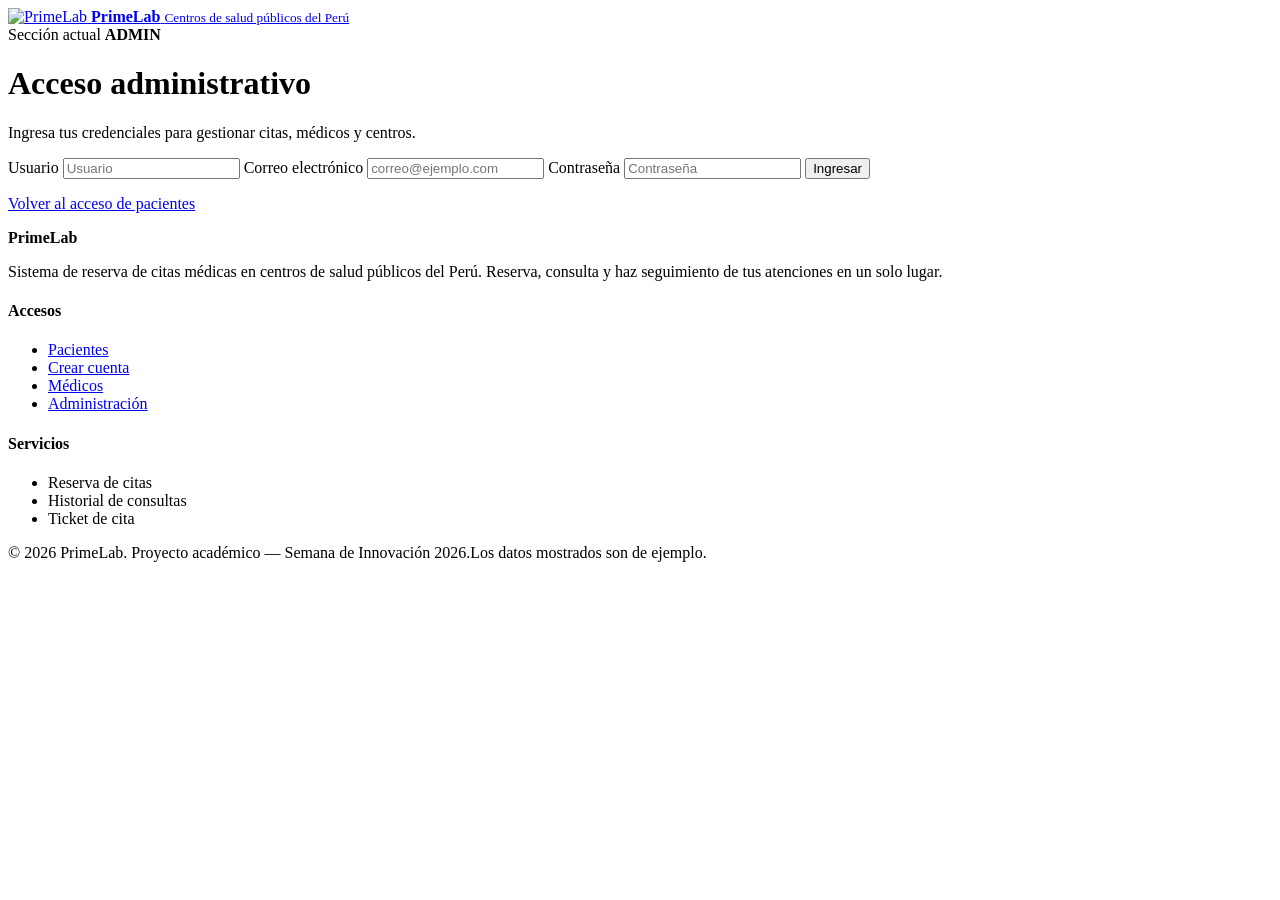
==== admin_login.html @ f3681f13 "Add files via upload" ====
<!doctype html>
<html lang="es">
  <head>
    <meta charset="UTF-8" />
    <meta name="viewport" content="width=device-width, initial-scale=1.0" />
    <title>Acceso administrativo — PrimeLab</title>
    <link rel="preconnect" href="https://fonts.googleapis.com" />
    <link rel="preconnect" href="https://fonts.gstatic.com" crossorigin />
    <link
      href="https://fonts.googleapis.com/css2?family=Sora:wght@500;600;700;800&family=Source+Sans+3:wght@400;600;700&display=swap"
      rel="stylesheet"
    />
    <link rel="stylesheet" href="css/style.css" />
  </head>
  <body data-page="admin">
    <header class="topbar">
      <a href="index.html" class="brand">
        <img src="img/PrimeLab%20Logo.png" alt="PrimeLab" class="brand-logo" />
        <span class="brand-copy">
          <strong>PrimeLab</strong>
          <small>Centros de salud públicos del Perú</small>
        </span>
      </a>
      <div class="topbar-right">
        <div class="section-tag">
          <span>Sección actual</span>
          <b>ADMIN</b>
        </div>
      </div>
    </header>

    <main class="login-page">
      <div class="login-card">
        <h1>Acceso administrativo</h1>
        <p class="muted">
          Ingresa tus credenciales para gestionar citas, médicos y centros.
        </p>

        <div id="alertBox" class="alert" aria-live="polite"></div>

        <form method="POST" action="login.php" class="form-stack">
          <label class="field">
            <span>Usuario</span>
            <input
              type="text"
              name="usuario"
              id="usuario"
              placeholder="Usuario"
              required
            />
          </label>

          <label class="field">
            <span>Correo electrónico</span>
            <input
              type="email"
              name="correo"
              id="correo"
              placeholder="correo@ejemplo.com"
              required
            />
          </label>

          <label class="field">
            <span>Contraseña</span>
            <input
              type="password"
              name="password"
              id="password"
              placeholder="Contraseña"
              required
            />
          </label>

          <button type="submit" class="button primary full">Ingresar</button>
        </form>

        <p class="login-foot">
          <a href="index.html">Volver al acceso de pacientes</a>
        </p>
      </div>
    </main>

    <footer class="site-footer">
      <div class="footer-inner">
        <div class="footer-brand">
          <strong>PrimeLab</strong>
          <p>
            Sistema de reserva de citas médicas en centros de salud públicos del
            Perú. Reserva, consulta y haz seguimiento de tus atenciones en un
            solo lugar.
          </p>
        </div>
        <div class="footer-col">
          <h4>Accesos</h4>
          <ul>
            <li><a href="index.html">Pacientes</a></li>
            <li><a href="registro.html">Crear cuenta</a></li>
            <li><a href="medico_login.html">Médicos</a></li>
            <li><a href="admin_login.html">Administración</a></li>
          </ul>
        </div>
        <div class="footer-col">
          <h4>Servicios</h4>
          <ul>
            <li>Reserva de citas</li>
            <li>Historial de consultas</li>
            <li>Ticket de cita</li>
          </ul>
        </div>
      </div>
      <div class="footer-bottom">
        <p>
          <span
            >© 2026 PrimeLab. Proyecto académico — Semana de Innovación
            2026.</span
          ><span>Los datos mostrados son de ejemplo.</span>
        </p>
      </div>
    </footer>

    <script src="js/main.js"></script>
  </body>
</html>
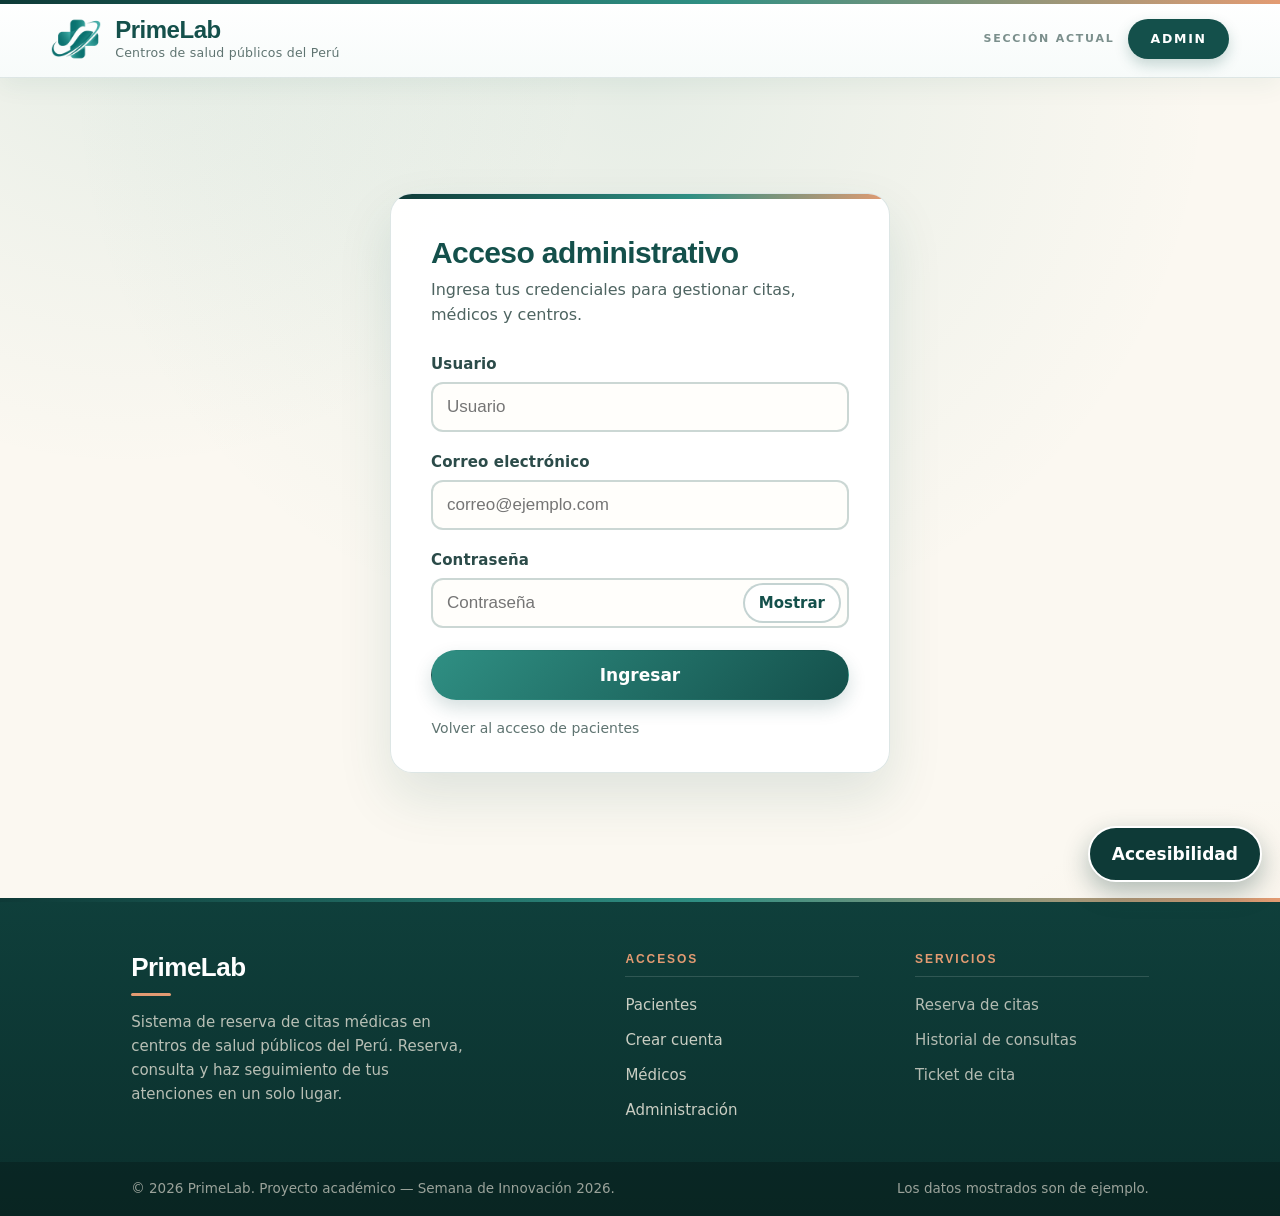
==== commit 150935a3: "Actualización del proyecto PrimeLab" ====
--- a/admin_login.html
+++ b/admin_login.html
@@ -4,6 +4,9 @@
     <meta charset="UTF-8" />
     <meta name="viewport" content="width=device-width, initial-scale=1.0" />
     <title>Acceso administrativo — PrimeLab</title>
+    <link rel="icon" type="image/png" href="img/PrimeLab%20Logo.png" />
+    <link rel="apple-touch-icon" href="img/PrimeLab%20Logo.png" />
+    <meta name="theme-color" content="#14504b" />
     <link rel="preconnect" href="https://fonts.googleapis.com" />
     <link rel="preconnect" href="https://fonts.gstatic.com" crossorigin />
     <link
--- a/css/style.css
+++ b/css/style.css
@@ -0,0 +1,3258 @@
+/* css/style.css — PrimeLab (tema teal/cream, reconstruido) */
+:root {
+  --teal-900: #0e3a37;
+  --teal-800: #14504b;
+  --teal-700: #1b5e57;
+  --blue-800: #14504b;
+  --blue-600: #24736a;
+  --blue-500: #2f8f83;
+  --blue-300: #7fc1b8;
+  --blue-200: #bfe3de;
+  --blue-100: #e6f4f1;
+  --blue-50: #f2faf8;
+  --accent: #e39b72;
+  --cream: #fbf8f1;
+  --white: #ffffff;
+  --ink: #183231;
+  --ink-soft: #2b4b49;
+  --muted: #5f7471;
+  --muted-2: #7b8f8c;
+  --line: rgba(20, 80, 75, 0.14);
+  --danger: #a33a30;
+  --danger-bg: #fdeceb;
+  --danger-bd: #f3c2bc;
+  --success: #1f6b4a;
+  --success-bg: #e8f6ef;
+  --success-bd: #bfe3cf;
+  --warning: #8a5a12;
+  --warning-bg: #fff4de;
+  --warning-bd: #efd3a3;
+  --shadow: 0 12px 30px rgba(20, 80, 75, 0.1);
+  --shadow-soft: 0 6px 16px rgba(20, 80, 75, 0.08);
+  --radius: 14px;
+}
+
+* {
+  box-sizing: border-box;
+}
+html,
+body {
+  margin: 0;
+  padding: 0;
+}
+body {
+  font-family:
+    "Source Sans 3",
+    system-ui,
+    -apple-system,
+    Segoe UI,
+    Roboto,
+    Arial,
+    sans-serif;
+  font-size: 17px;
+  color: var(--ink);
+  background:
+    radial-gradient(circle at 10% 0%, rgba(47, 143, 131, 0.1), transparent 28%),
+    radial-gradient(
+      circle at 100% 100%,
+      rgba(227, 155, 114, 0.1),
+      transparent 24%
+    ),
+    var(--cream);
+  line-height: 1.6;
+  min-height: 100vh;
+}
+img {
+  max-width: 100%;
+  display: block;
+}
+a {
+  color: var(--blue-600);
+  text-decoration: none;
+}
+a:hover {
+  color: var(--teal-800);
+}
+h1,
+h2,
+h3,
+.brand-copy strong,
+.panel-title {
+  font-family: "Sora", "Source Sans 3", sans-serif;
+  margin: 0;
+}
+h1 {
+  font-size: 32px;
+  line-height: 1.15;
+  color: var(--teal-800);
+  letter-spacing: -0.02em;
+}
+h2 {
+  font-size: 22px;
+  color: var(--teal-800);
+}
+h3 {
+  font-size: 16px;
+  color: var(--ink);
+}
+p {
+  margin: 0 0 10px;
+}
+.muted {
+  color: #4e6461;
+}
+small,
+.hint {
+  color: #5f7471;
+  font-size: 15px;
+}
+
+/* Topbar */
+.topbar {
+  height: 80px;
+  padding: 0 clamp(20px, 4vw, 52px);
+  display: flex;
+  align-items: center;
+  justify-content: space-between;
+  gap: 20px;
+  background: rgba(251, 248, 241, 0.88);
+  backdrop-filter: blur(10px);
+  border-bottom: 1px solid rgba(20, 80, 75, 0.1);
+  box-shadow: 0 10px 30px rgba(20, 80, 75, 0.06);
+  position: sticky;
+  top: 0;
+  z-index: 60;
+}
+.brand {
+  display: flex;
+  align-items: center;
+  gap: 13px;
+  text-decoration: none;
+  min-width: 0;
+}
+.brand-logo {
+  width: 44px;
+  height: 44px;
+  filter: drop-shadow(0 6px 12px rgba(20, 80, 75, 0.18));
+  flex-shrink: 0;
+}
+.brand-copy {
+  display: flex;
+  flex-direction: column;
+  line-height: 1.15;
+}
+.brand-copy strong {
+  font-size: 20px;
+  font-weight: 700;
+  color: var(--teal-800);
+}
+.brand-copy small {
+  font-size: 12px;
+  color: var(--muted);
+}
+.topbar-right {
+  display: flex;
+  align-items: center;
+  gap: 18px;
+}
+.section-tag {
+  display: flex;
+  align-items: center;
+  gap: 12px;
+  font-size: 13px;
+  color: var(--muted);
+}
+.section-tag b {
+  background: var(--white);
+  border: 1px solid rgba(20, 80, 75, 0.14);
+  border-radius: 999px;
+  padding: 8px 16px;
+  font-size: 13px;
+  letter-spacing: 0.08em;
+  color: var(--teal-800);
+  box-shadow: 0 3px 10px rgba(20, 80, 75, 0.06);
+  white-space: nowrap;
+}
+
+/* Buttons */
+.button {
+  display: inline-flex;
+  align-items: center;
+  justify-content: center;
+  gap: 8px;
+  padding: 13px 22px;
+  min-height: 50px;
+  border-radius: 999px;
+  border: 1px solid transparent;
+  font:
+    700 17px "Source Sans 3",
+    sans-serif;
+  cursor: pointer;
+  transition: all 0.15s ease;
+  text-decoration: none;
+  line-height: 1.2;
+}
+.button.primary {
+  background: linear-gradient(135deg, var(--blue-500), var(--teal-800));
+  color: #fff;
+  box-shadow: 0 8px 18px rgba(20, 80, 75, 0.18);
+}
+.button.primary:hover {
+  filter: brightness(1.03);
+  transform: translateY(-1px);
+  color: #fff;
+}
+.button.secondary {
+  background: #fff;
+  color: var(--teal-800);
+  border-color: rgba(20, 80, 75, 0.18);
+}
+.button.secondary:hover {
+  background: var(--blue-50);
+}
+.button.danger {
+  background: #fff;
+  color: var(--danger);
+  border-color: var(--danger-bd);
+}
+.button.danger:hover {
+  background: var(--danger-bg);
+}
+.button.small {
+  padding: 10px 16px;
+  min-height: 44px;
+  font-size: 15px;
+}
+.button.full {
+  width: 100%;
+}
+button.button {
+  font-family: inherit;
+}
+
+/* Layout login */
+.login-page {
+  min-height: calc(100dvh - 80px);
+  display: flex;
+  align-items: center;
+  justify-content: center;
+  padding: 40px 20px 50px;
+}
+.login-card {
+  width: 100%;
+  max-width: 520px;
+  background: rgba(255, 255, 255, 0.96);
+  border: 1px solid rgba(20, 80, 75, 0.1);
+  border-radius: 24px;
+  padding: 36px 38px 32px;
+  box-shadow: var(--shadow);
+}
+.login-card h1 {
+  font-size: 28px;
+  margin-bottom: 6px;
+}
+.login-card .muted {
+  margin-bottom: 18px;
+}
+.login-foot {
+  margin: 16px 0 0;
+  text-align: center;
+  color: #4e6461;
+  font-size: 16px;
+}
+
+/* App layout */
+.app-layout {
+  display: grid;
+  grid-template-columns: 270px minmax(0, 1fr);
+  min-height: calc(100dvh - 80px);
+}
+.sidebar {
+  background:
+    radial-gradient(
+      circle at 15% 0%,
+      rgba(47, 143, 131, 0.45),
+      transparent 42%
+    ),
+    linear-gradient(180deg, var(--teal-900) 0%, #0b2f2c 100%);
+  padding: 30px 20px 26px;
+  color: #f4efe3;
+  display: flex;
+  flex-direction: column;
+  position: sticky;
+  top: 80px;
+  height: calc(100dvh - 80px);
+  overflow-y: auto;
+}
+.user-chip {
+  display: flex;
+  align-items: center;
+  gap: 12px;
+  padding: 10px;
+  background: rgba(255, 255, 255, 0.08);
+  border: 1px solid rgba(255, 255, 255, 0.12);
+  border-radius: 14px;
+  margin-bottom: 18px;
+}
+.avatar {
+  width: 40px;
+  height: 40px;
+  border-radius: 12px;
+  background: linear-gradient(135deg, var(--accent), #c97b52);
+  color: #2a1a10;
+  display: flex;
+  align-items: center;
+  justify-content: center;
+  font:
+    700 16px "Sora",
+    sans-serif;
+  flex-shrink: 0;
+}
+.user-chip strong {
+  display: block;
+  font-size: 14px;
+  color: #f4efe3;
+  line-height: 1.2;
+}
+.user-chip small {
+  color: rgba(244, 239, 227, 0.66);
+  font-size: 12px;
+}
+.sidebar nav {
+  display: grid;
+  gap: 4px;
+}
+.nav-label {
+  font-size: 12px;
+  text-transform: uppercase;
+  letter-spacing: 0.12em;
+  color: rgba(244, 239, 227, 0.7);
+  margin: 8px 8px 4px;
+  font-weight: 700;
+}
+.nav-btn {
+  display: flex;
+  align-items: center;
+  gap: 10px;
+  padding: 13px 14px;
+  border-radius: 12px;
+  color: rgba(244, 239, 227, 0.9);
+  font-weight: 600;
+  font-size: 16px;
+  border: 1px solid transparent;
+}
+.nav-btn:hover {
+  background: rgba(255, 255, 255, 0.09);
+  color: #fff;
+}
+.nav-btn.active {
+  background: rgba(255, 255, 255, 0.14);
+  border-color: rgba(255, 255, 255, 0.16);
+  color: #fff;
+  box-shadow: inset 3px 0 0 var(--accent);
+}
+.nav-btn-danger {
+  color: #f2b3a6;
+}
+.nav-btn-danger:hover {
+  background: rgba(242, 179, 166, 0.12);
+}
+.nav-btn .ico {
+  width: 18px;
+  text-align: center;
+}
+.account-actions {
+  margin-top: auto;
+  padding-top: 14px;
+  border-top: 1px solid rgba(255, 255, 255, 0.14);
+}
+
+.content {
+  padding: 44px clamp(24px, 4vw, 56px) 56px;
+  min-width: 0;
+  width: 100%;
+  max-width: 1180px;
+  margin: 0 auto;
+}
+.page-heading {
+  margin-bottom: 22px;
+  text-align: center;
+}
+.page-heading .eyebrow {
+  font-size: 13px;
+  text-transform: uppercase;
+  letter-spacing: 0.14em;
+  color: var(--blue-600);
+  font-weight: 700;
+  margin-bottom: 4px;
+}
+.page-heading .muted {
+  margin: 8px auto 0;
+  max-width: 720px;
+  font-size: 17px;
+}
+.rule {
+  border: 0;
+  border-top: 1px solid rgba(20, 80, 75, 0.12);
+  margin: 18px 0;
+}
+
+/* Panels & cards */
+.panel {
+  background: #fff;
+  border: 1px solid rgba(20, 80, 75, 0.1);
+  border-radius: 20px;
+  padding: 22px 22px;
+  box-shadow: 0 10px 30px rgba(20, 80, 75, 0.06);
+}
+.panel-head {
+  display: flex;
+  align-items: center;
+  justify-content: space-between;
+  gap: 12px;
+  margin-bottom: 14px;
+  flex-wrap: wrap;
+}
+.panel-title {
+  font-size: 18px;
+}
+.danger-zone {
+  border-color: rgba(163, 58, 48, 0.18);
+}
+
+.dashboard-banner {
+  display: grid;
+  grid-template-columns: 1.4fr 1fr;
+  gap: 18px;
+  align-items: center;
+  padding: 28px 30px;
+  border-radius: 26px;
+  color: #fff;
+  margin-bottom: 22px;
+  background:
+    radial-gradient(
+      circle at 88% 12%,
+      rgba(227, 155, 114, 0.3),
+      transparent 32%
+    ),
+    radial-gradient(
+      circle at 10% 100%,
+      rgba(47, 143, 131, 0.55),
+      transparent 48%
+    ),
+    linear-gradient(
+      135deg,
+      var(--teal-900) 0%,
+      var(--teal-800) 58%,
+      #1f6b63 100%
+    );
+  box-shadow: 0 22px 50px rgba(14, 58, 55, 0.22);
+}
+.banner-copy h2 {
+  color: #fff;
+  font-size: 28px;
+  margin-bottom: 8px;
+}
+.banner-copy p {
+  color: rgba(255, 255, 255, 0.85);
+  margin-bottom: 16px;
+}
+.banner-visual {
+  display: flex;
+  justify-content: flex-end;
+}
+.mini-ticket {
+  background: rgba(255, 255, 255, 0.12);
+  border: 1px solid rgba(255, 255, 255, 0.18);
+  border-radius: 14px;
+  padding: 14px 16px;
+  min-width: 220px;
+}
+.mini-ticket strong {
+  display: block;
+  font-size: 13px;
+  margin-bottom: 4px;
+}
+.mini-ticket small {
+  display: block;
+  color: rgba(255, 255, 255, 0.82);
+  font-size: 12px;
+}
+
+.dashboard-overview {
+  display: grid;
+  grid-template-columns: repeat(auto-fit, minmax(190px, 1fr));
+  gap: 14px;
+  margin-bottom: 24px;
+}
+.summary-card {
+  background: #fff;
+  border: 1px solid rgba(20, 80, 75, 0.1);
+  border-radius: 16px;
+  padding: 18px 20px;
+  display: flex;
+  flex-direction: column;
+  gap: 2px;
+  box-shadow: 0 4px 14px rgba(20, 80, 75, 0.05);
+}
+.summary-label {
+  font-size: 12px;
+  text-transform: uppercase;
+  letter-spacing: 0.1em;
+  color: var(--muted);
+  font-weight: 600;
+}
+.summary-count {
+  font-size: 32px;
+  font-weight: 700;
+  color: var(--teal-800);
+  line-height: 1.15;
+  font-family: "Sora", sans-serif;
+}
+.summary-details {
+  font-size: 13px;
+  color: var(--muted-2);
+}
+
+/* Forms */
+.form-stack {
+  display: grid;
+  gap: 14px;
+}
+.field {
+  display: grid;
+  gap: 6px;
+  min-width: 0;
+}
+.field > span {
+  color: var(--ink-soft);
+  font-weight: 700;
+  font-size: 16px;
+}
+.field input,
+.field select,
+.field textarea,
+.table-search {
+  width: 100%;
+  min-height: 50px;
+  padding: 12px 14px;
+  border: 2px solid rgba(20, 80, 75, 0.22);
+  border-radius: 12px;
+  background: #fffefb;
+  color: var(--ink);
+  font:
+    400 17px "Source Sans 3",
+    sans-serif;
+  transition:
+    border-color 0.15s,
+    box-shadow 0.15s;
+}
+.field textarea {
+  min-height: 90px;
+  resize: vertical;
+}
+.field input:focus,
+.field select:focus,
+.field textarea:focus,
+.table-search:focus {
+  outline: none;
+  border-color: var(--blue-500);
+  box-shadow: 0 0 0 4px rgba(47, 143, 131, 0.14);
+}
+.field input.input-error {
+  border-color: var(--danger);
+  box-shadow: 0 0 0 4px rgba(163, 58, 48, 0.12);
+}
+.field input[readonly],
+.field textarea[readonly] {
+  background: #eef5f3;
+  color: var(--ink-soft);
+  border-style: dashed;
+  cursor: default;
+}
+.form-grid-2 {
+  display: grid;
+  grid-template-columns: repeat(2, minmax(0, 1fr));
+  gap: 14px;
+}
+.compact-field {
+  max-width: 520px;
+}
+.input-with-button {
+  display: grid;
+  grid-template-columns: 1fr auto;
+  gap: 10px;
+  align-items: start;
+}
+.field-help,
+.field-inline-help {
+  font-size: 15px;
+  color: var(--muted);
+  line-height: 1.5;
+}
+.field-inline-help {
+  display: none;
+}
+.field-inline-help.show {
+  display: block;
+  margin-top: 4px;
+}
+.field-inline-help.error,
+.field-help.error {
+  color: var(--danger);
+}
+.field-inline-help.success,
+.field-help.success {
+  color: var(--success);
+}
+input,
+select,
+textarea {
+  accent-color: var(--blue-500);
+}
+
+/* Custom select */
+.select-custom {
+  position: relative;
+  width: 100%;
+  min-width: 0;
+}
+.select-native {
+  position: absolute !important;
+  width: 1px !important;
+  height: 1px !important;
+  padding: 0 !important;
+  margin: 0 !important;
+  opacity: 0 !important;
+  pointer-events: none !important;
+  overflow: hidden !important;
+  clip: rect(0 0 0 0) !important;
+}
+.select-trigger {
+  width: 100%;
+  min-height: 50px;
+  display: flex;
+  align-items: center;
+  justify-content: space-between;
+  gap: 10px;
+  padding: 12px 14px;
+  border: 2px solid rgba(20, 80, 75, 0.22);
+  border-radius: 12px;
+  background: #fffefb;
+  color: var(--ink);
+  font-family: inherit;
+  font-size: 17px;
+  line-height: 1.3;
+  text-align: left;
+  cursor: pointer;
+  box-shadow: inset 0 1px 2px rgba(20, 80, 75, 0.04);
+  transition:
+    border-color 0.15s ease,
+    box-shadow 0.15s ease;
+}
+.select-trigger:hover {
+  border-color: var(--blue-300);
+}
+.select-trigger:focus-visible,
+.select-custom.open .select-trigger {
+  outline: none;
+  border-color: var(--blue-500);
+  box-shadow: 0 0 0 4px rgba(47, 143, 131, 0.14);
+}
+.select-trigger.input-error {
+  border-color: var(--danger) !important;
+  box-shadow: 0 0 0 4px rgba(163, 58, 48, 0.12) !important;
+}
+.select-trigger.placeholder .select-value {
+  color: var(--muted-2);
+}
+.select-value {
+  overflow: hidden;
+  text-overflow: ellipsis;
+  white-space: nowrap;
+}
+.select-chevron {
+  width: 16px;
+  height: 16px;
+  flex-shrink: 0;
+  color: var(--blue-600);
+  transition: transform 0.18s ease;
+}
+.select-custom.open .select-chevron {
+  transform: rotate(180deg);
+}
+.select-menu {
+  position: absolute;
+  top: calc(100% + 6px);
+  left: 0;
+  right: 0;
+  z-index: 90;
+  display: none;
+  max-height: 260px;
+  overflow-y: auto;
+  margin: 0;
+  padding: 6px;
+  list-style: none;
+  background: #fffefb;
+  border: 1px solid rgba(20, 80, 75, 0.14);
+  border-radius: 14px;
+  box-shadow: 0 18px 38px rgba(20, 80, 75, 0.16);
+}
+.select-custom.open .select-menu {
+  display: block;
+}
+.select-option {
+  padding: 12px 13px;
+  border-radius: 9px;
+  font-size: 17px;
+  line-height: 1.35;
+  color: var(--ink);
+  cursor: pointer;
+  transition:
+    background 0.12s ease,
+    color 0.12s ease;
+}
+.select-option:hover,
+.select-option.activa {
+  background: rgba(47, 143, 131, 0.12);
+  color: var(--teal-800);
+}
+.select-option.selected {
+  background: var(--teal-800);
+  color: #fff;
+  font-weight: 600;
+}
+.select-option.selected:hover,
+.select-option.selected.activa {
+  background: var(--blue-500);
+  color: #fff;
+}
+.select-option.disabled {
+  opacity: 0.45;
+  cursor: not-allowed;
+  background: transparent;
+  color: var(--muted);
+}
+
+/* Alerts */
+.alert {
+  display: none;
+  padding: 14px 16px;
+  border-radius: 12px;
+  margin-bottom: 16px;
+  font-size: 16px;
+  border: 1px solid transparent;
+  line-height: 1.5;
+}
+.alert.show {
+  display: block;
+}
+.alert.error {
+  background: var(--danger-bg);
+  color: var(--danger);
+  border-color: var(--danger-bd);
+}
+.alert.success {
+  background: var(--success-bg);
+  color: var(--success);
+  border-color: var(--success-bd);
+}
+
+/* Steps, filters, reservar */
+.steps {
+  display: flex;
+  gap: 12px;
+  flex-wrap: wrap;
+  margin-bottom: 22px;
+  justify-content: center;
+}
+.step {
+  display: inline-flex;
+  align-items: center;
+  gap: 10px;
+  padding: 10px 16px;
+  border-radius: 999px;
+  background: #fff;
+  border: 2px solid var(--line);
+  color: var(--muted);
+  font-weight: 700;
+  font-size: 16px;
+}
+.step-dot {
+  width: 30px;
+  height: 30px;
+  border-radius: 50%;
+  display: inline-flex;
+  align-items: center;
+  justify-content: center;
+  background: var(--blue-100);
+  color: var(--teal-800);
+  font-size: 15px;
+  font-weight: 700;
+}
+.step.active {
+  color: var(--teal-800);
+  border-color: var(--blue-300);
+  background: var(--blue-50);
+}
+.step.active .step-dot {
+  background: var(--teal-800);
+  color: #fff;
+}
+.step.done {
+  color: var(--success);
+}
+.step.done .step-dot {
+  background: var(--success-bg);
+  color: var(--success);
+  border: 1px solid var(--success-bd);
+}
+
+.filter-bar {
+  display: grid;
+  grid-template-columns: 1.4fr 1fr 1fr auto;
+  gap: 12px;
+  align-items: end;
+  background: #fff;
+  border: 1px solid rgba(20, 80, 75, 0.1);
+  border-radius: 14px;
+  padding: 16px 18px;
+  margin-bottom: 14px;
+}
+.filter-bar.compact {
+  grid-template-columns: 1.4fr 1fr auto;
+}
+
+.center-grid {
+  display: grid;
+  grid-template-columns: repeat(auto-fill, minmax(300px, 1fr));
+  gap: 16px;
+}
+.center-card {
+  background: #fff;
+  border: 1px solid rgba(20, 80, 75, 0.1);
+  border-radius: 18px;
+  padding: 20px;
+  box-shadow: 0 8px 22px rgba(20, 80, 75, 0.05);
+  display: flex;
+  flex-direction: column;
+  gap: 14px;
+  transition:
+    border-color 0.18s ease,
+    box-shadow 0.18s ease,
+    transform 0.18s ease;
+}
+.center-card:hover,
+.center-card:focus-within {
+  border-color: var(--blue-300);
+  box-shadow: 0 14px 30px rgba(20, 80, 75, 0.1);
+  transform: translateY(-2px);
+}
+.center-head {
+  display: flex;
+  align-items: flex-start;
+  justify-content: space-between;
+  gap: 10px;
+}
+.center-head h3 {
+  margin: 0;
+  font-size: 18px;
+  line-height: 1.25;
+}
+.center-tipo {
+  flex-shrink: 0;
+  font-size: 12px;
+  font-weight: 700;
+  color: var(--teal-800);
+  background: var(--blue-100);
+  border: 1px solid var(--blue-200);
+  border-radius: 999px;
+  padding: 3px 10px;
+}
+.center-info {
+  list-style: none;
+  margin: 0;
+  padding: 0;
+  display: grid;
+  gap: 10px;
+  font-size: 15px;
+  color: var(--ink-soft);
+}
+.center-info li {
+  display: grid;
+  grid-template-columns: 18px 1fr;
+  gap: 10px;
+  align-items: start;
+  line-height: 1.4;
+}
+.center-info svg {
+  width: 18px;
+  height: 18px;
+  margin-top: 2px;
+  fill: none;
+  stroke: var(--blue-600);
+  stroke-width: 1.8;
+  stroke-linecap: round;
+  stroke-linejoin: round;
+}
+.center-info small {
+  display: block;
+  font-size: 13.5px;
+  color: var(--muted);
+}
+.center-info a {
+  color: inherit;
+  text-decoration: none;
+}
+.center-info a:hover {
+  text-decoration: underline;
+}
+.center-esp {
+  display: grid;
+  gap: 8px;
+  padding-top: 14px;
+  border-top: 1px dashed var(--line);
+}
+.center-esp-label {
+  font-size: 12px;
+  font-weight: 700;
+  letter-spacing: 0.06em;
+  text-transform: uppercase;
+  color: var(--muted);
+}
+.chip-list {
+  list-style: none;
+  margin: 0;
+  padding: 0;
+  display: flex;
+  flex-wrap: wrap;
+  gap: 6px;
+}
+.chip-list li {
+  font-size: 13px;
+  line-height: 1;
+  padding: 6px 10px;
+  border-radius: 999px;
+  background: var(--blue-50);
+  border: 1px solid var(--blue-100);
+  color: var(--ink-soft);
+}
+.chip-list .chip-more {
+  background: transparent;
+  border-style: dashed;
+  color: var(--muted);
+  cursor: help;
+}
+/* El botón siempre queda al pie: todas las tarjetas de una fila se alinean. */
+.center-cta {
+  margin-top: auto;
+}
+.filter-actions {
+  display: flex;
+  align-items: center;
+  gap: 12px;
+}
+.filter-clear {
+  font-size: 14px;
+  font-weight: 600;
+  color: var(--blue-600);
+  text-decoration: none;
+  white-space: nowrap;
+}
+.filter-clear:hover {
+  text-decoration: underline;
+}
+.results-count {
+  margin: 4px 2px 12px;
+  font-size: 14px;
+  color: var(--muted);
+}
+@media (prefers-reduced-motion: reduce) {
+  .center-card {
+    transition: none;
+  }
+  .center-card:hover,
+  .center-card:focus-within {
+    transform: none;
+  }
+}
+.center-icon {
+  width: 42px;
+  height: 42px;
+  border-radius: 11px;
+  background: rgba(47, 143, 131, 0.12);
+  color: var(--teal-800);
+  display: flex;
+  align-items: center;
+  justify-content: center;
+  font-size: 20px;
+  margin-bottom: 4px;
+}
+
+.two-col {
+  display: grid;
+  grid-template-columns: 1fr 1fr;
+  gap: 16px;
+  align-items: start;
+}
+.selection-box {
+  background: var(--blue-50);
+  border: 1px solid var(--blue-100);
+  border-radius: 12px;
+  padding: 14px 16px;
+  margin-bottom: 14px;
+  font-size: 17px;
+}
+.list-h {
+  margin: 14px 0 8px;
+  font-size: 14px;
+  color: var(--muted);
+  text-transform: uppercase;
+  letter-spacing: 0.06em;
+}
+.doctor-list {
+  display: grid;
+  gap: 10px;
+}
+.doctor-card {
+  display: flex;
+  align-items: center;
+  gap: 14px;
+  padding: 14px 14px;
+  border: 2px solid rgba(20, 80, 75, 0.12);
+  border-radius: 13px;
+  cursor: pointer;
+  background: #fff;
+}
+.doctor-card.selected {
+  border-color: var(--blue-500);
+  background: rgba(47, 143, 131, 0.08);
+  box-shadow: 0 6px 16px rgba(47, 143, 131, 0.12);
+}
+.doctor-card input {
+  margin: 0;
+}
+.doctor-card strong {
+  display: block;
+  font-size: 14px;
+}
+.doctor-card small {
+  color: var(--muted);
+}
+.doctor-info {
+  min-width: 0;
+}
+
+.medico-foto {
+  border-radius: 50%;
+  object-fit: cover;
+  flex-shrink: 0;
+  border: 2px solid rgba(20, 80, 75, 0.12);
+  background: var(--blue-50);
+}
+.medico-foto-fallback {
+  display: inline-flex;
+  align-items: center;
+  justify-content: center;
+  border-radius: 50%;
+  background: linear-gradient(135deg, var(--blue-500), var(--teal-800));
+  color: #fff;
+  font-weight: 700;
+  font-family: "Sora", sans-serif;
+}
+.medico-inline {
+  display: inline-flex;
+  align-items: center;
+  gap: 10px;
+}
+.medico-inline .medico-foto {
+  width: 40px;
+  height: 40px;
+}
+.medico-resumen {
+  display: flex;
+  align-items: center;
+  gap: 12px;
+  margin-bottom: 10px;
+  padding: 10px 12px;
+  background: var(--blue-50);
+  border: 1px solid var(--blue-100);
+  border-radius: 12px;
+}
+
+.slot-grid {
+  display: grid;
+  grid-template-columns: repeat(auto-fill, minmax(90px, 1fr));
+  gap: 10px;
+}
+.slot {
+  border: 2px solid rgba(20, 80, 75, 0.16);
+  border-radius: 12px;
+  padding: 14px 10px;
+  text-align: center;
+  cursor: pointer;
+  background: #fff;
+  font-weight: 700;
+  font-size: 17px;
+}
+.slot input {
+  display: none;
+}
+.slot:hover {
+  border-color: var(--blue-300);
+  background: var(--blue-50);
+}
+.slot.selected {
+  background: var(--teal-800);
+  color: #fff;
+  border-color: var(--teal-800);
+}
+.slot.disabled {
+  opacity: 0.45;
+  cursor: not-allowed;
+  background: #f4f4f1;
+}
+.slot-legend {
+  display: flex;
+  gap: 14px;
+  font-size: 12px;
+  color: var(--muted);
+  margin-top: 4px;
+}
+.dot {
+  display: inline-block;
+  width: 10px;
+  height: 10px;
+  border-radius: 50%;
+  margin-right: 4px;
+  vertical-align: middle;
+}
+.dot-free {
+  background: #fff;
+  border: 1px solid rgba(20, 80, 75, 0.3);
+}
+.dot-off {
+  background: #c8d2d0;
+}
+
+/* Data & summary */
+.data-grid {
+  display: grid;
+  grid-template-columns: repeat(auto-fit, minmax(min(170px, 100%), 1fr));
+  gap: 12px;
+  margin: 16px 0;
+}
+.data-grid div {
+  background: var(--blue-50);
+  border: 1px solid var(--blue-100);
+  border-radius: 12px;
+  padding: 10px 12px;
+  min-width: 0;
+}
+.data-grid span {
+  display: block;
+  font-size: 13px;
+  text-transform: uppercase;
+  letter-spacing: 0.08em;
+  color: #415856;
+  font-weight: 700;
+  margin-bottom: 2px;
+}
+.data-grid strong {
+  font-size: 17px;
+  color: var(--ink);
+  display: block;
+  overflow-wrap: anywhere;
+  word-break: break-word;
+}
+.summary-list {
+  display: grid;
+  gap: 0;
+  margin: 14px 0 0;
+}
+.summary-list > div {
+  display: grid;
+  grid-template-columns: 180px 1fr;
+  gap: 10px;
+  padding: 10px 0;
+  border-bottom: 1px solid var(--line);
+}
+.summary-list > div span {
+  color: var(--muted);
+  font-weight: 600;
+}
+.summary-list > div strong {
+  color: var(--ink);
+}
+
+/* Tables */
+.table-responsive {
+  overflow-x: auto;
+  scrollbar-width: thin;
+  scrollbar-color: rgba(20, 80, 75, 0.35) transparent;
+}
+.table {
+  width: 100%;
+  border-collapse: collapse;
+  font-size: 15px;
+}
+.table th {
+  background: var(--blue-50);
+  color: var(--teal-800);
+  font-size: 12px;
+  text-transform: uppercase;
+  letter-spacing: 0.07em;
+  text-align: left;
+  padding: 12px;
+  border-bottom: 1px solid var(--blue-200);
+  white-space: nowrap;
+}
+.table td {
+  padding: 12px;
+  border-bottom: 1px solid var(--blue-100);
+  vertical-align: top;
+  line-height: 1.5;
+}
+.table tbody tr:hover {
+  background: #fbfdfc;
+}
+.table-empty {
+  text-align: center;
+  color: var(--muted);
+  padding: 26px 12px !important;
+}
+.code {
+  font-family: Consolas, "Courier New", monospace;
+  font-size: 13px;
+  background: var(--blue-50);
+  border: 1px solid var(--blue-100);
+  padding: 3px 7px;
+  border-radius: 6px;
+  color: var(--teal-800);
+  white-space: nowrap;
+}
+.actions-cell {
+  display: flex;
+  gap: 6px;
+  align-items: center;
+  flex-wrap: wrap;
+}
+.table-search {
+  max-width: 280px;
+  min-height: 44px;
+  font-size: 15px;
+}
+.link-inline {
+  font-size: 14px;
+  font-weight: 700;
+  color: var(--blue-600);
+}
+.link-inline:hover {
+  text-decoration: underline;
+}
+
+.status-badge {
+  display: inline-block;
+  padding: 5px 11px;
+  border-radius: 999px;
+  font-size: 13px;
+  font-weight: 700;
+  text-transform: capitalize;
+}
+.status-pending {
+  background: var(--warning-bg);
+  color: var(--warning);
+  border: 1px solid var(--warning-bd);
+}
+.status-done {
+  background: var(--success-bg);
+  color: var(--success);
+  border: 1px solid var(--success-bd);
+}
+.status-cancel {
+  background: var(--danger-bg);
+  color: var(--danger);
+  border: 1px solid var(--danger-bd);
+}
+
+/* Ticket */
+.ticket-card {
+  background: #fff;
+  border: 1px solid rgba(20, 80, 75, 0.12);
+  border-radius: 22px;
+  padding: 28px 30px 26px;
+  max-width: 760px;
+  box-shadow: var(--shadow-soft);
+}
+.ticket-code {
+  text-align: center;
+  margin-bottom: 8px;
+}
+.ticket-code span {
+  display: block;
+  font-size: 13px;
+  text-transform: uppercase;
+  letter-spacing: 0.12em;
+  color: var(--muted);
+  font-weight: 700;
+}
+.ticket-code strong {
+  font-size: 34px;
+  color: var(--teal-800);
+  font-family: "Sora", sans-serif;
+  letter-spacing: 0.06em;
+}
+.ticket-actions {
+  display: flex;
+  gap: 10px;
+  margin-top: 18px;
+  flex-wrap: wrap;
+}
+
+.timeline {
+  list-style: none;
+  padding: 0;
+  margin: 12px 0 0;
+  display: grid;
+  gap: 8px;
+}
+.timeline li {
+  padding: 10px 12px;
+  background: var(--blue-50);
+  border: 1px solid var(--blue-100);
+  border-radius: 10px;
+  font-size: 15px;
+}
+
+.site-footer {
+  text-align: center;
+  color: var(--muted);
+  font-size: 14px;
+  padding: 20px 24px 26px;
+}
+.site-footer p {
+  margin: 2px 0;
+}
+
+/* Live Server aviso */
+.entorno-aviso {
+  position: fixed;
+  left: 50%;
+  bottom: 18px;
+  transform: translateX(-50%);
+  z-index: 200;
+  width: min(760px, calc(100% - 32px));
+  background: #8a2f26;
+  color: #fff6f2;
+  border: 1px solid rgba(255, 255, 255, 0.22);
+  border-radius: 14px;
+  padding: 13px 18px;
+  font-size: 13.5px;
+  line-height: 1.5;
+  box-shadow: 0 16px 36px rgba(60, 18, 12, 0.35);
+}
+.entorno-aviso strong {
+  color: #fff;
+}
+.entorno-aviso a {
+  color: #ffd9c7;
+  font-weight: 700;
+  text-decoration: underline;
+  white-space: nowrap;
+}
+.entorno-aviso a:hover {
+  color: #fff;
+}
+
+/* Responsive */
+@media (max-width: 1100px) {
+  .content {
+    padding: 32px 30px 44px;
+  }
+  .dashboard-banner {
+    grid-template-columns: 1fr;
+    min-height: 0;
+  }
+  .banner-visual {
+    display: none;
+  }
+  .two-col {
+    grid-template-columns: 1fr;
+  }
+  .filter-bar.compact {
+    grid-template-columns: 1fr 1fr;
+  }
+}
+@media (max-width: 900px) {
+  .topbar {
+    padding: 0 20px;
+  }
+  .section-tag span {
+    display: none;
+  }
+  .app-layout {
+    grid-template-columns: minmax(0, 1fr);
+  }
+  .sidebar {
+    border-right: 0;
+    border-bottom: 0;
+    padding: 18px 20px;
+    position: static;
+    height: auto;
+    overflow: visible;
+    background: linear-gradient(180deg, var(--teal-900), #0b2f2c);
+  }
+  .user-chip {
+    display: none;
+  }
+  .sidebar nav {
+    display: flex;
+    flex-wrap: wrap;
+    overflow-x: visible;
+    gap: 6px;
+    row-gap: 6px;
+    padding-bottom: 4px;
+  }
+  .nav-btn {
+    white-space: nowrap;
+    max-width: 100%;
+    overflow: hidden;
+    text-overflow: ellipsis;
+  }
+  .account-actions {
+    margin-top: 10px;
+    display: flex;
+    gap: 6px;
+    border-top: 0;
+    padding-top: 0;
+  }
+  .content {
+    padding: 24px 20px 40px;
+  }
+  .filter-bar,
+  .filter-bar.compact {
+    grid-template-columns: 1fr;
+  }
+  .form-grid-2 {
+    grid-template-columns: 1fr;
+  }
+  .summary-list > div {
+    grid-template-columns: 1fr;
+    gap: 2px;
+  }
+  .site-footer {
+    padding: 18px 20px;
+  }
+  .table-responsive {
+    background:
+      linear-gradient(to right, #fff 30%, rgba(255, 255, 255, 0)) left center,
+      linear-gradient(to left, #fff 30%, rgba(255, 255, 255, 0)) right center,
+      radial-gradient(
+          farthest-side at 0 50%,
+          rgba(20, 80, 75, 0.16),
+          transparent
+        )
+        left center,
+      radial-gradient(
+          farthest-side at 100% 50%,
+          rgba(20, 80, 75, 0.16),
+          transparent
+        )
+        right center;
+    background-repeat: no-repeat;
+    background-size:
+      34px 100%,
+      34px 100%,
+      12px 100%,
+      12px 100%;
+    background-attachment: local, local, scroll, scroll;
+  }
+  .table-responsive .table {
+    min-width: 680px;
+  }
+}
+@media (max-width: 620px) {
+  .topbar {
+    height: 72px;
+    padding: 0 16px;
+    gap: 12px;
+  }
+  .brand {
+    gap: 10px;
+    min-width: 0;
+  }
+  .brand-logo {
+    width: 38px;
+    height: 38px;
+  }
+  .brand-copy {
+    min-width: 0;
+  }
+  .brand-copy strong {
+    font-size: 17px;
+  }
+  .brand-copy small {
+    display: none;
+  }
+  .section-tag b {
+    padding: 7px 12px;
+    font-size: 11px;
+  }
+  h1 {
+    font-size: 25px;
+  }
+  .login-page {
+    min-height: calc(100dvh - 72px);
+  }
+  .app-layout {
+    min-height: calc(100dvh - 72px);
+  }
+  .login-card {
+    padding: 26px 20px 22px;
+    border-radius: 20px;
+  }
+  .center-grid {
+    grid-template-columns: 1fr;
+  }
+  .banner-copy h2 {
+    font-size: 24px;
+  }
+  .ticket-card {
+    padding: 26px 20px 22px;
+  }
+  .ticket-code strong {
+    font-size: 24px;
+  }
+  .ticket-actions {
+    flex-direction: column;
+  }
+  .ticket-actions .button {
+    width: 100%;
+  }
+  .input-with-button {
+    grid-template-columns: 1fr;
+  }
+  .dashboard-overview {
+    grid-template-columns: repeat(2, minmax(0, 1fr));
+    gap: 10px;
+  }
+  .summary-card {
+    padding: 14px 15px;
+  }
+  .summary-card:last-child:nth-child(odd) {
+    grid-column: 1 / -1;
+  }
+  .summary-count {
+    font-size: 26px;
+  }
+  .summary-label {
+    font-size: 10px;
+    letter-spacing: 0.07em;
+  }
+}
+@media print {
+  body {
+    background: #fff;
+  }
+  .topbar,
+  .sidebar,
+  .site-footer,
+  .ticket-actions,
+  .alert,
+  .entorno-aviso {
+    display: none !important;
+  }
+  .app-layout {
+    display: block;
+  }
+  .content {
+    padding: 0;
+  }
+  .ticket-card {
+    box-shadow: none;
+    border: 1px solid #ccc;
+  }
+}
+
+/* Detalle clínico de la sección Consultas */
+.consulta-detalle summary {
+  cursor: pointer;
+  color: var(--teal-700, #14504b);
+  font-weight: 700;
+  font-size: 15px;
+  list-style: none;
+}
+.consulta-detalle summary::-webkit-details-marker {
+  display: none;
+}
+.consulta-detalle summary::before {
+  content: "＋ ";
+  font-weight: 700;
+}
+.consulta-detalle[open] summary::before {
+  content: "− ";
+}
+.consulta-detalle p {
+  margin: 8px 0 0;
+  font-size: 13px;
+  line-height: 1.45;
+  color: var(--ink, #1f2d2b);
+}
+
+/* ============================================================
+   ACCESIBILIDAD Y LECTURA FÁCIL (adultos mayores)
+   Barra flotante, letra grande, alto contraste y foco visible.
+   ============================================================ */
+
+/* Contornos de foco bien visibles para quienes usan teclado */
+a:focus-visible,
+button:focus-visible,
+input:focus-visible,
+select:focus-visible,
+textarea:focus-visible,
+summary:focus-visible,
+[tabindex]:focus-visible {
+  outline: 3px solid #0b5f52;
+  outline-offset: 3px;
+  border-radius: 8px;
+}
+
+/* Enlace para saltar al contenido (solo visible con teclado) */
+.saltar-contenido {
+  position: absolute;
+  left: -9999px;
+  top: 8px;
+  z-index: 300;
+  background: #0e3a37;
+  color: #fff;
+  padding: 14px 22px;
+  border-radius: 12px;
+  font-weight: 700;
+  font-size: 17px;
+  text-decoration: none;
+}
+.saltar-contenido:focus {
+  left: 16px;
+  color: #fff;
+}
+
+/* Barra de accesibilidad */
+.barra-accesibilidad {
+  position: fixed;
+  right: 18px;
+  bottom: 18px;
+  z-index: 160;
+  display: flex;
+  flex-direction: column;
+  align-items: flex-end;
+  gap: 10px;
+  font-family: "Source Sans 3", system-ui, sans-serif;
+}
+.boton-accesibilidad {
+  display: inline-flex;
+  align-items: center;
+  gap: 10px;
+  min-height: 56px;
+  padding: 12px 22px;
+  border-radius: 999px;
+  border: 2px solid #fff;
+  background: #0e3a37;
+  color: #fff;
+  font:
+    700 17px "Source Sans 3",
+    system-ui,
+    sans-serif;
+  cursor: pointer;
+  box-shadow: 0 10px 26px rgba(14, 58, 55, 0.32);
+}
+.boton-accesibilidad:hover {
+  background: #14504b;
+}
+.boton-accesibilidad:focus-visible {
+  outline-color: #e39b72;
+}
+
+.panel-accesibilidad {
+  display: none;
+  width: min(300px, calc(100vw - 36px));
+  padding: 18px;
+  background: #ffffff;
+  border: 2px solid #14504b;
+  border-radius: 18px;
+  box-shadow: 0 18px 44px rgba(14, 58, 55, 0.3);
+}
+.panel-accesibilidad.abierto {
+  display: grid;
+  gap: 10px;
+}
+.panel-accesibilidad-title {
+  margin: 0;
+  font:
+    700 19px "Sora",
+    "Source Sans 3",
+    sans-serif;
+  color: #0e3a37;
+}
+.panel-accesibilidad-help {
+  margin: 0;
+  font-size: 15px;
+  line-height: 1.45;
+  color: #415856;
+}
+.acc-fila {
+  display: grid;
+  grid-template-columns: 56px 1fr 56px;
+  align-items: center;
+  gap: 8px;
+}
+.acc-estado {
+  text-align: center;
+  font-weight: 700;
+  font-size: 15px;
+  color: #0e3a37;
+}
+.acc-opcion {
+  min-height: 48px;
+  padding: 10px 14px;
+  border: 2px solid #14504b;
+  border-radius: 12px;
+  background: #f2faf8;
+  color: #0e3a37;
+  font:
+    700 17px "Source Sans 3",
+    system-ui,
+    sans-serif;
+  cursor: pointer;
+}
+.acc-opcion:hover {
+  background: #e6f4f1;
+}
+.acc-opcion.acc-ancho {
+  width: 100%;
+  text-align: left;
+}
+.acc-opcion.activo {
+  background: #0e3a37;
+  color: #fff;
+  border-color: #0e3a37;
+}
+
+/* Botón para mostrar u ocultar la contraseña */
+.campo-clave {
+  position: relative;
+  display: flex;
+}
+.campo-clave input {
+  padding-right: 108px !important;
+}
+.boton-ver-clave {
+  position: absolute;
+  top: 50%;
+  right: 8px;
+  transform: translateY(-50%);
+  min-height: 40px;
+  padding: 8px 14px;
+  border: 2px solid rgba(20, 80, 75, 0.25);
+  border-radius: 999px;
+  background: #fff;
+  color: #14504b;
+  font:
+    700 15px "Source Sans 3",
+    system-ui,
+    sans-serif;
+  cursor: pointer;
+}
+.boton-ver-clave:hover {
+  background: #f2faf8;
+}
+
+/* Caja de ayuda con pasos */
+.ayuda-pasos {
+  margin-top: 18px;
+  padding: 16px 18px;
+  background: #f2faf8;
+  border: 1px solid #bfe3de;
+  border-radius: 16px;
+  text-align: left;
+}
+.ayuda-pasos .ayuda-titulo {
+  margin: 0 0 8px;
+  font:
+    700 17px "Sora",
+    "Source Sans 3",
+    sans-serif;
+  color: #0e3a37;
+}
+.ayuda-pasos ol {
+  margin: 0;
+  padding-left: 22px;
+  display: grid;
+  gap: 6px;
+  font-size: 16px;
+  line-height: 1.5;
+  color: #2b4b49;
+}
+.ayuda-pasos .ayuda-nota {
+  margin: 10px 0 0;
+  font-size: 15px;
+  color: #415856;
+}
+
+/* ---- Letra grande ---- */
+body.texto-grande {
+  font-size: 19px;
+  line-height: 1.7;
+}
+body.texto-grande .button,
+body.texto-grande .boton-accesibilidad {
+  font-size: 19px;
+  min-height: 58px;
+  padding: 15px 26px;
+}
+body.texto-grande .button.small {
+  font-size: 16px;
+  min-height: 46px;
+  padding: 11px 16px;
+}
+body.texto-grande .field > span,
+body.texto-grande .select-trigger {
+  font-size: 19px;
+}
+body.texto-grande .field input,
+body.texto-grande .field select,
+body.texto-grande .field textarea,
+body.texto-grande .table-search {
+  font-size: 19px;
+  min-height: 58px;
+  padding: 14px 16px;
+}
+body.texto-grande .select-trigger {
+  min-height: 58px;
+  padding: 14px 16px;
+}
+body.texto-grande .nav-btn {
+  font-size: 18px;
+  padding: 15px 16px;
+}
+body.texto-grande .nav-label {
+  font-size: 13px;
+}
+body.texto-grande h1 {
+  font-size: 40px;
+}
+body.texto-grande h2,
+body.texto-grande .panel-title {
+  font-size: 27px;
+}
+body.texto-grande .banner-copy h2 {
+  font-size: 32px;
+}
+body.texto-grande h3 {
+  font-size: 19px;
+}
+body.texto-grande p,
+body.texto-grande .muted,
+body.texto-grande .login-foot,
+body.texto-grande .page-heading .muted {
+  font-size: 19px;
+}
+body.texto-grande small,
+body.texto-grande .hint,
+body.texto-grande .field-help,
+body.texto-grande .field-inline-help {
+  font-size: 17px;
+}
+body.texto-grande .alert {
+  font-size: 18px;
+  padding: 16px 18px;
+}
+body.texto-grande .table {
+  font-size: 17px;
+}
+body.texto-grande .table th {
+  font-size: 14px;
+  padding: 14px;
+}
+body.texto-grande .table td {
+  padding: 14px;
+}
+body.texto-grande .status-badge {
+  font-size: 15px;
+  padding: 6px 13px;
+}
+body.texto-grande .summary-label,
+body.texto-grande .data-grid span,
+body.texto-grande .ticket-code span {
+  font-size: 14px;
+}
+body.texto-grande .summary-details {
+  font-size: 15px;
+}
+body.texto-grande .site-footer {
+  font-size: 16px;
+}
+body.texto-grande .link-inline {
+  font-size: 16px;
+}
+body.texto-grande .consulta-detalle summary {
+  font-size: 17px;
+}
+body.texto-grande .consulta-detalle p {
+  font-size: 16px;
+}
+body.texto-grande .ayuda-pasos ol {
+  font-size: 18px;
+}
+body.texto-grande .ayuda-pasos .ayuda-nota {
+  font-size: 17px;
+}
+body.texto-grande .acc-opcion {
+  font-size: 18px;
+  min-height: 52px;
+}
+body.texto-grande .boton-ver-clave {
+  font-size: 16px;
+  min-height: 42px;
+}
+body.texto-grande .campo-clave input {
+  padding-right: 116px !important;
+}
+
+/* ---- Letra muy grande ---- */
+body.texto-muy-grande {
+  font-size: 21px;
+  line-height: 1.75;
+}
+body.texto-muy-grande .button,
+body.texto-muy-grande .boton-accesibilidad {
+  font-size: 21px;
+  min-height: 64px;
+  padding: 17px 30px;
+}
+body.texto-muy-grande .button.small {
+  font-size: 18px;
+  min-height: 50px;
+  padding: 12px 18px;
+}
+body.texto-muy-grande .field > span,
+body.texto-muy-grande .select-trigger {
+  font-size: 22px;
+}
+body.texto-muy-grande .field input,
+body.texto-muy-grande .field select,
+body.texto-muy-grande .field textarea,
+body.texto-muy-grande .table-search {
+  font-size: 22px;
+  min-height: 64px;
+  padding: 16px 18px;
+}
+body.texto-muy-grande .select-trigger {
+  min-height: 64px;
+  padding: 16px 18px;
+}
+body.texto-muy-grande .nav-btn {
+  font-size: 20px;
+  padding: 17px 18px;
+}
+body.texto-muy-grande .nav-label {
+  font-size: 15px;
+}
+body.texto-muy-grande h1 {
+  font-size: 46px;
+}
+body.texto-muy-grande h2,
+body.texto-muy-grande .panel-title {
+  font-size: 30px;
+}
+body.texto-muy-grande .banner-copy h2 {
+  font-size: 36px;
+}
+body.texto-muy-grande h3 {
+  font-size: 22px;
+}
+body.texto-muy-grande p,
+body.texto-muy-grande .muted,
+body.texto-muy-grande .login-foot,
+body.texto-muy-grande .page-heading .muted {
+  font-size: 22px;
+}
+body.texto-muy-grande small,
+body.texto-muy-grande .hint,
+body.texto-muy-grande .field-help,
+body.texto-muy-grande .field-inline-help {
+  font-size: 19px;
+}
+body.texto-muy-grande .alert {
+  font-size: 20px;
+  padding: 18px 20px;
+}
+body.texto-muy-grande .table {
+  font-size: 19px;
+}
+body.texto-muy-grande .table th {
+  font-size: 15px;
+  padding: 16px;
+}
+body.texto-muy-grande .table td {
+  padding: 16px;
+}
+body.texto-muy-grande .status-badge {
+  font-size: 17px;
+  padding: 7px 15px;
+}
+body.texto-muy-grande .summary-label,
+body.texto-muy-grande .data-grid span,
+body.texto-muy-grande .ticket-code span {
+  font-size: 16px;
+}
+body.texto-muy-grande .summary-details {
+  font-size: 17px;
+}
+body.texto-muy-grande .site-footer {
+  font-size: 18px;
+}
+body.texto-muy-grande .link-inline {
+  font-size: 18px;
+}
+body.texto-muy-grande .consulta-detalle summary {
+  font-size: 19px;
+}
+body.texto-muy-grande .consulta-detalle p {
+  font-size: 18px;
+}
+body.texto-muy-grande .ayuda-pasos ol {
+  font-size: 20px;
+}
+body.texto-muy-grande .ayuda-pasos .ayuda-nota {
+  font-size: 19px;
+}
+body.texto-muy-grande .acc-opcion {
+  font-size: 20px;
+  min-height: 56px;
+}
+body.texto-muy-grande .boton-ver-clave {
+  font-size: 18px;
+  min-height: 44px;
+}
+body.texto-muy-grande .campo-clave input {
+  padding-right: 128px !important;
+}
+
+/* ---- Alto contraste ---- */
+body.alto-contraste {
+  background: #ffffff;
+  color: #000000;
+}
+body.alto-contraste p,
+body.alto-contraste .muted,
+body.alto-contraste small,
+body.alto-contraste .hint,
+body.alto-contraste .field-help,
+body.alto-contraste .field-inline-help,
+body.alto-contraste .summary-details,
+body.alto-contraste .site-footer,
+body.alto-contraste .ayuda-pasos .ayuda-nota {
+  color: #1a1a1a;
+}
+body.alto-contraste a {
+  color: #00457a;
+  text-decoration: underline;
+}
+body.alto-contraste .panel,
+body.alto-contraste .login-card,
+body.alto-contraste .summary-card,
+body.alto-contraste .ticket-card,
+body.alto-contraste .ayuda-pasos {
+  background: #ffffff;
+  border: 2px solid #000000;
+  box-shadow: none;
+}
+body.alto-contraste .field input,
+body.alto-contraste .field select,
+body.alto-contraste .field textarea,
+body.alto-contraste .table-search,
+body.alto-contraste .select-trigger {
+  background: #ffffff;
+  color: #000000;
+  border: 2px solid #000000;
+}
+body.alto-contraste .button.primary {
+  background: #000000;
+  color: #ffffff;
+  border-color: #000000;
+  box-shadow: none;
+}
+body.alto-contraste .button.secondary,
+body.alto-contraste .button.danger {
+  background: #ffffff;
+  color: #000000;
+  border: 2px solid #000000;
+}
+body.alto-contraste .table th {
+  background: #000000;
+  color: #ffffff;
+  border-color: #000000;
+}
+body.alto-contraste .table td {
+  border-color: #444444;
+}
+body.alto-contraste .sidebar {
+  background: #000000;
+  color: #ffffff;
+}
+body.alto-contraste .nav-btn {
+  color: #ffffff;
+  text-decoration: none;
+}
+body.alto-contraste .nav-btn.active {
+  background: #ffffff;
+  color: #000000;
+  box-shadow: inset 3px 0 0 #000000;
+}
+body.alto-contraste .nav-label {
+  color: #ffffff;
+}
+body.alto-contraste .status-badge {
+  background: #ffffff;
+  color: #000000;
+  border: 2px solid #000000;
+}
+body.alto-contraste .alert {
+  border-width: 2px;
+}
+body.alto-contraste .brand-copy strong,
+body.alto-contraste h1,
+body.alto-contraste h2,
+body.alto-contraste h3,
+body.alto-contraste .panel-title {
+  color: #000000;
+}
+
+/* En pantallas pequeñas la barra ocupa menos espacio */
+@media (max-width: 620px) {
+  .barra-accesibilidad {
+    right: 12px;
+    bottom: 12px;
+  }
+  .boton-accesibilidad {
+    padding: 12px 18px;
+    font-size: 16px;
+    min-height: 52px;
+  }
+  .panel-accesibilidad {
+    width: min(320px, calc(100vw - 24px));
+  }
+  .ayuda-pasos {
+    padding: 14px 15px;
+  }
+}
+
+@media print {
+  .barra-accesibilidad,
+  .saltar-contenido {
+    display: none !important;
+  }
+}
+
+/* =====================================================================
+   PrimeLab — Rediseño (pegar AL FINAL de css/style.css)
+   ===================================================================== */
+
+/* ---------- Barra superior ---------- */
+.topbar {
+  height: 76px;
+  background: rgba(255, 255, 255, 0.86);
+  box-shadow: none;
+  border-bottom: 1px solid var(--line);
+}
+.brand-logo {
+  filter: none;
+  border-radius: 10px;
+}
+.section-tag span {
+  text-transform: uppercase;
+  letter-spacing: 0.12em;
+  font-size: 11px;
+  font-weight: 700;
+}
+.section-tag b {
+  background: var(--blue-50);
+  border-color: var(--blue-200);
+  box-shadow: none;
+}
+
+/* ---------- Menú lateral (sin iconos) ---------- */
+.app-layout {
+  grid-template-columns: 260px minmax(0, 1fr);
+  min-height: calc(100dvh - 76px);
+}
+.sidebar {
+  top: 76px;
+  height: calc(100dvh - 76px);
+  padding: 26px 18px 22px;
+}
+.user-chip {
+  padding: 14px;
+  border-radius: 16px;
+  background: rgba(255, 255, 255, 0.07);
+  margin-bottom: 26px;
+}
+.avatar {
+  width: 42px;
+  height: 42px;
+  border-radius: 50%;
+}
+.nav-label {
+  margin: 0 12px 10px;
+  font-size: 11px;
+  letter-spacing: 0.16em;
+  color: rgba(244, 239, 227, 0.55);
+}
+.sidebar nav {
+  gap: 2px;
+}
+.nav-btn {
+  padding: 12px 14px;
+  border-radius: 10px;
+  font-size: 16px;
+  font-weight: 600;
+  border: 0;
+  position: relative;
+  color: rgba(244, 239, 227, 0.78);
+}
+.nav-btn:hover {
+  background: rgba(255, 255, 255, 0.07);
+  color: #fff;
+}
+.nav-btn.active {
+  background: rgba(255, 255, 255, 0.12);
+  color: #fff;
+  box-shadow: none;
+}
+.nav-btn.active::before {
+  content: "";
+  position: absolute;
+  left: 0;
+  top: 10px;
+  bottom: 10px;
+  width: 3px;
+  border-radius: 3px;
+  background: var(--accent);
+}
+.nav-btn-danger {
+  color: #f2b3a6;
+}
+.account-actions {
+  border-top-color: rgba(255, 255, 255, 0.12);
+}
+
+/* ---------- Contenido ---------- */
+.content {
+  max-width: 1120px;
+  padding: 40px clamp(24px, 4vw, 52px) 60px;
+  margin: 0;
+}
+.page-heading {
+  text-align: left;
+  margin-bottom: 26px;
+}
+.page-heading .eyebrow {
+  display: inline-block;
+  padding: 5px 12px;
+  border-radius: 999px;
+  background: var(--blue-100);
+  color: var(--teal-800);
+  margin-bottom: 12px;
+}
+.page-heading h1 {
+  font-size: 36px;
+}
+.page-heading .muted {
+  margin: 8px 0 0;
+  max-width: 640px;
+}
+
+/* ---------- Banner principal ---------- */
+.dashboard-banner {
+  grid-template-columns: 1fr auto;
+  gap: 28px;
+  padding: 38px 40px;
+  border-radius: 24px;
+  background:
+    radial-gradient(
+      circle at 92% 0%,
+      rgba(227, 155, 114, 0.32),
+      transparent 36%
+    ),
+    radial-gradient(
+      circle at 0% 100%,
+      rgba(127, 193, 184, 0.28),
+      transparent 46%
+    ),
+    linear-gradient(
+      135deg,
+      var(--teal-900) 0%,
+      var(--teal-800) 60%,
+      #1f6b63 100%
+    );
+  box-shadow: 0 24px 50px rgba(14, 58, 55, 0.2);
+}
+.banner-copy h2 {
+  font-size: 30px;
+  line-height: 1.2;
+  max-width: 560px;
+  margin-bottom: 10px;
+}
+.banner-copy p {
+  font-size: 17px;
+  max-width: 520px;
+  margin-bottom: 24px;
+}
+.dashboard-banner .button.primary {
+  background: #fff;
+  color: var(--teal-800);
+  box-shadow: 0 10px 22px rgba(0, 0, 0, 0.18);
+}
+.dashboard-banner .button.primary:hover {
+  color: var(--teal-900);
+}
+.dashboard-banner .button.secondary {
+  background: transparent;
+  color: #fff;
+  border: 1.5px solid rgba(255, 255, 255, 0.55);
+  margin-left: 8px;
+}
+.dashboard-banner .button.secondary:hover {
+  background: rgba(255, 255, 255, 0.12);
+}
+.mini-ticket {
+  min-width: 250px;
+  padding: 20px 22px;
+  border-radius: 18px;
+  background: rgba(255, 255, 255, 0.1);
+  border: 1px solid rgba(255, 255, 255, 0.22);
+  backdrop-filter: blur(6px);
+}
+.mini-ticket strong {
+  font-size: 12px;
+  text-transform: uppercase;
+  letter-spacing: 0.14em;
+  color: #f6c9ad;
+  margin-bottom: 8px;
+}
+.mini-ticket small {
+  font-size: 15px;
+  color: #fff;
+  line-height: 1.5;
+}
+.mini-ticket small:first-of-type {
+  font:
+    700 18px "Sora",
+    sans-serif;
+  margin-bottom: 4px;
+}
+
+/* ---------- Tarjetas de resumen ---------- */
+.dashboard-overview {
+  gap: 18px;
+  margin-bottom: 26px;
+}
+.summary-card {
+  position: relative;
+  overflow: hidden;
+  padding: 22px 24px 20px;
+  border-radius: 18px;
+  border: 1px solid var(--line);
+  box-shadow: var(--shadow-soft);
+}
+.summary-card::before {
+  content: "";
+  position: absolute;
+  left: 0;
+  top: 0;
+  bottom: 0;
+  width: 5px;
+  background: var(--blue-500);
+}
+.summary-card:nth-child(2)::before {
+  background: var(--accent);
+}
+.summary-card:nth-child(3)::before {
+  background: var(--success);
+}
+.summary-label {
+  font-size: 12px;
+  letter-spacing: 0.14em;
+}
+.summary-count {
+  font-size: 44px;
+  line-height: 1.1;
+  margin: 6px 0 2px;
+}
+.summary-details {
+  font-size: 14px;
+}
+
+/* ---------- Paneles ---------- */
+.panel {
+  border-radius: 18px;
+  padding: 26px 28px;
+  border: 1px solid var(--line);
+  box-shadow: var(--shadow-soft);
+}
+.panel-title {
+  font-size: 20px;
+  margin-bottom: 4px;
+}
+.panel .button {
+  margin-top: 10px;
+}
+.data-grid div {
+  background: var(--blue-50);
+  border: 0;
+  border-left: 3px solid var(--blue-300);
+  border-radius: 10px;
+  padding: 12px 14px;
+}
+
+/* ---------- Pie de página ---------- */
+.site-footer {
+  background: var(--teal-900);
+  color: rgba(244, 239, 227, 0.78);
+  text-align: left;
+  padding: 0;
+  margin-top: 40px;
+  font-size: 15px;
+}
+.footer-inner {
+  max-width: 1120px;
+  margin: 0 auto;
+  padding: 46px clamp(24px, 4vw, 52px) 34px;
+  display: grid;
+  grid-template-columns: 1.6fr 1fr 1fr;
+  gap: 40px;
+}
+.footer-brand strong {
+  display: block;
+  font:
+    700 22px "Sora",
+    sans-serif;
+  color: #fff;
+  margin-bottom: 10px;
+}
+.footer-brand p {
+  max-width: 340px;
+  line-height: 1.6;
+  margin: 0;
+}
+.footer-col h4 {
+  margin: 0 0 14px;
+  font:
+    700 12px "Sora",
+    sans-serif;
+  letter-spacing: 0.16em;
+  text-transform: uppercase;
+  color: var(--accent);
+}
+.footer-col ul {
+  list-style: none;
+  margin: 0;
+  padding: 0;
+  display: grid;
+  gap: 9px;
+}
+.footer-col a {
+  color: rgba(244, 239, 227, 0.82);
+}
+.footer-col a:hover {
+  color: #fff;
+  text-decoration: underline;
+}
+.footer-bottom {
+  border-top: 1px solid rgba(255, 255, 255, 0.12);
+}
+.footer-bottom p {
+  max-width: 1120px;
+  margin: 0 auto;
+  padding: 18px clamp(24px, 4vw, 52px);
+  font-size: 13.5px;
+  color: rgba(244, 239, 227, 0.62);
+  display: flex;
+  justify-content: space-between;
+  gap: 12px;
+  flex-wrap: wrap;
+}
+body.alto-contraste .site-footer {
+  background: #000;
+  color: #fff;
+}
+body.alto-contraste .site-footer a,
+body.alto-contraste .footer-col a {
+  color: #fff;
+}
+
+/* ---------- Responsive ---------- */
+@media (max-width: 1100px) {
+  .dashboard-banner {
+    grid-template-columns: 1fr;
+    padding: 30px 28px;
+  }
+  .banner-visual {
+    display: flex;
+    justify-content: flex-start;
+  }
+  .banner-visual:not(:has(*)) {
+    display: none;
+  }
+}
+@media (max-width: 900px) {
+  .app-layout {
+    grid-template-columns: minmax(0, 1fr);
+  }
+  .sidebar {
+    top: auto;
+    height: auto;
+    position: static;
+  }
+  .nav-btn.active::before {
+    display: none;
+  }
+  .footer-inner {
+    grid-template-columns: 1fr 1fr;
+  }
+  .footer-brand {
+    grid-column: 1 / -1;
+  }
+}
+@media (max-width: 620px) {
+  .page-heading h1 {
+    font-size: 27px;
+  }
+  .dashboard-banner {
+    padding: 26px 22px;
+    border-radius: 20px;
+  }
+  .dashboard-banner .button {
+    width: 100%;
+    margin: 0 0 10px;
+  }
+  .summary-count {
+    font-size: 32px;
+  }
+  .footer-inner {
+    grid-template-columns: 1fr;
+    gap: 28px;
+    padding-top: 36px;
+  }
+}
+/* ---------- Barra superior mejorada ---------- */
+.topbar {
+  height: 78px;
+  background: linear-gradient(180deg, #ffffff 0%, #f7fbfa 100%);
+  border-bottom: 1px solid var(--line);
+  box-shadow: 0 8px 24px rgba(20, 80, 75, 0.06);
+  position: sticky;
+}
+.topbar::before {
+  content: "";
+  position: absolute;
+  left: 0;
+  right: 0;
+  top: 0;
+  height: 4px;
+  background: linear-gradient(
+    90deg,
+    var(--teal-900),
+    var(--blue-500) 55%,
+    var(--accent)
+  );
+}
+.brand {
+  gap: 14px;
+}
+.brand-logo {
+  width: 50px;
+  height: 50px;
+  object-fit: contain;
+  filter: none;
+  border-radius: 0;
+  background: none;
+}
+.brand-copy strong {
+  font-size: 24px;
+  letter-spacing: -0.02em;
+  line-height: 1.1;
+}
+.brand-copy small {
+  font-size: 12.5px;
+  letter-spacing: 0.02em;
+  color: var(--muted);
+  margin-top: 2px;
+}
+.section-tag {
+  gap: 14px;
+}
+.section-tag span {
+  font-size: 11px;
+  font-weight: 700;
+  letter-spacing: 0.16em;
+  text-transform: uppercase;
+  color: var(--muted-2);
+}
+.section-tag b {
+  background: var(--teal-800);
+  color: #fff;
+  border: 0;
+  padding: 10px 22px;
+  font-size: 12.5px;
+  letter-spacing: 0.14em;
+  box-shadow: 0 6px 14px rgba(20, 80, 75, 0.22);
+}
+body.alto-contraste .topbar::before {
+  background: #000;
+}
+body.alto-contraste .section-tag b {
+  background: #000;
+  color: #fff;
+}
+@media (max-width: 620px) {
+  .topbar {
+    height: 70px;
+  }
+  .brand-logo {
+    width: 42px;
+    height: 42px;
+  }
+  .brand-copy strong {
+    font-size: 20px;
+  }
+}
+
+/* ---------- Formulario de ingreso ---------- */
+.login-page {
+  background: radial-gradient(
+    circle at 50% 0%,
+    rgba(47, 143, 131, 0.1),
+    transparent 55%
+  );
+}
+.login-card {
+  max-width: 500px;
+  padding: 42px 40px 26px;
+  border-radius: 22px;
+  position: relative;
+  overflow: hidden;
+  border: 1px solid var(--line);
+  box-shadow: 0 24px 54px rgba(20, 80, 75, 0.12);
+  display: flex;
+  flex-wrap: wrap;
+}
+.login-card > * {
+  width: 100%;
+}
+.login-card::before {
+  content: "";
+  position: absolute;
+  left: 0;
+  right: 0;
+  top: 0;
+  height: 5px;
+  background: linear-gradient(
+    90deg,
+    var(--teal-900),
+    var(--blue-500) 60%,
+    var(--accent)
+  );
+}
+.login-card h1 {
+  font-size: 30px;
+  margin-bottom: 8px;
+}
+.login-card > .muted {
+  font-size: 16px;
+  line-height: 1.55;
+  margin-bottom: 24px;
+}
+.form-stack {
+  gap: 18px;
+}
+.field > span {
+  font-size: 15px;
+  letter-spacing: 0.01em;
+}
+.field input:focus {
+  border-color: var(--blue-500);
+  box-shadow: 0 0 0 4px rgba(47, 143, 131, 0.16);
+}
+.field-help {
+  font-size: 14px;
+}
+.form-stack .button.primary {
+  margin-top: 4px;
+}
+
+.ayuda-pasos {
+  margin: 24px 0 0;
+  padding: 16px 18px;
+  border: 0;
+  border-left: 4px solid var(--blue-500);
+  border-radius: 12px;
+  background: var(--blue-50);
+}
+.ayuda-pasos .ayuda-titulo {
+  font-size: 15px;
+  margin-bottom: 8px;
+}
+.ayuda-pasos ol {
+  font-size: 15px;
+  margin: 0 0 10px;
+}
+.ayuda-pasos .ayuda-nota {
+  font-size: 14px;
+  margin: 0;
+}
+
+.login-foot {
+  margin: 0;
+  font-size: 15px;
+}
+.login-foot:nth-last-child(3) {
+  margin-top: 24px;
+  padding-top: 20px;
+  border-top: 1px solid var(--line);
+}
+.login-foot:nth-last-child(3) a {
+  font-weight: 700;
+  color: var(--teal-800);
+}
+.login-foot:nth-last-child(-n + 2) {
+  width: 50%;
+  margin-top: 12px;
+  padding: 4px 0 6px;
+}
+.login-foot:nth-last-child(-n + 2) a {
+  color: var(--muted);
+  font-size: 14px;
+}
+.login-foot:nth-last-child(-n + 2) a:hover {
+  color: var(--teal-800);
+  text-decoration: underline;
+}
+
+@media (max-width: 620px) {
+  .login-card {
+    padding: 32px 22px 20px;
+  }
+  .login-card h1 {
+    font-size: 26px;
+  }
+}
+
+/* ---------- Pie de página: retoque ---------- */
+.site-footer {
+  position: relative;
+  background: linear-gradient(180deg, #0f3f3b 0%, #0b2f2c 100%);
+  margin-top: 56px;
+}
+.site-footer::before {
+  content: "";
+  position: absolute;
+  left: 0;
+  right: 0;
+  top: 0;
+  height: 4px;
+  background: linear-gradient(
+    90deg,
+    var(--teal-900),
+    var(--blue-500) 55%,
+    var(--accent)
+  );
+}
+.footer-inner {
+  grid-template-columns: 1.5fr 0.8fr 0.8fr;
+  gap: 56px;
+  padding: 54px clamp(24px, 4vw, 52px) 40px;
+}
+.footer-brand strong {
+  font-size: 26px;
+  letter-spacing: -0.02em;
+  margin-bottom: 14px;
+}
+.footer-brand strong::after {
+  content: "";
+  display: block;
+  width: 40px;
+  height: 3px;
+  border-radius: 3px;
+  background: var(--accent);
+  margin-top: 10px;
+}
+.footer-brand p {
+  color: rgba(244, 239, 227, 0.74);
+  font-size: 15px;
+}
+.footer-col h4 {
+  padding-bottom: 10px;
+  margin-bottom: 16px;
+  border-bottom: 1px solid rgba(255, 255, 255, 0.14);
+}
+.footer-col ul {
+  gap: 11px;
+}
+.footer-col li {
+  color: rgba(244, 239, 227, 0.72);
+}
+.footer-col a {
+  display: inline-block;
+  transition:
+    transform 0.15s ease,
+    color 0.15s ease;
+}
+.footer-col a:hover {
+  transform: translateX(4px);
+  text-decoration: none;
+  color: #fff;
+}
+.footer-bottom {
+  background: rgba(0, 0, 0, 0.22);
+  border-top: 0;
+}
+.footer-bottom p {
+  padding-top: 16px;
+  padding-bottom: 16px;
+}
+@media (max-width: 900px) {
+  .footer-inner {
+    grid-template-columns: 1fr 1fr;
+    gap: 36px;
+  }
+}
+@media (max-width: 620px) {
+  .footer-inner {
+    grid-template-columns: 1fr;
+    gap: 28px;
+  }
+}
+
+/* ---------- Ajuste general ---------- */
+.content {
+  max-width: 1180px;
+  margin: 0 auto;
+}
+
+.dashboard-banner {
+  position: relative;
+  overflow: hidden;
+  min-height: 230px;
+}
+.dashboard-banner > * {
+  position: relative;
+  z-index: 1;
+}
+.dashboard-banner::before,
+.dashboard-banner::after {
+  content: "";
+  position: absolute;
+  border-radius: 50%;
+  border: 1.5px solid rgba(255, 255, 255, 0.14);
+  pointer-events: none;
+}
+.dashboard-banner::before {
+  width: 360px;
+  height: 360px;
+  right: -90px;
+  top: -120px;
+}
+.dashboard-banner::after {
+  width: 520px;
+  height: 520px;
+  right: -170px;
+  top: -60px;
+  border-color: rgba(255, 255, 255, 0.08);
+}
+.banner-copy h2 {
+  max-width: 680px;
+}
+.banner-copy p {
+  max-width: 560px;
+}
+
+@media (min-width: 901px) {
+  .app-layout {
+    background: linear-gradient(
+      90deg,
+      #0b2f2c 0,
+      #0b2f2c 260px,
+      transparent 260px
+    );
+  }
+}
+.site-footer {
+  margin-top: 0;
+}
+
+/* =========================================================
+   Menú lateral — rediseño (iconos, estados y tarjeta de usuario)
+   ========================================================= */
+.sidebar {
+  scrollbar-width: thin;
+  scrollbar-color: rgba(255, 255, 255, 0.22) transparent;
+}
+
+/* Tarjeta de usuario */
+.sidebar .user-chip {
+  gap: 12px;
+  padding: 14px;
+  margin-bottom: 30px;
+  border-radius: 18px;
+  background: linear-gradient(
+    135deg,
+    rgba(255, 255, 255, 0.14),
+    rgba(255, 255, 255, 0.04)
+  );
+  border: 1px solid rgba(255, 255, 255, 0.14);
+  box-shadow: 0 10px 24px rgba(0, 0, 0, 0.2);
+}
+.sidebar .user-chip > div:last-child {
+  min-width: 0;
+}
+.sidebar .avatar {
+  width: 44px;
+  height: 44px;
+  box-shadow:
+    0 0 0 3px rgba(255, 255, 255, 0.16),
+    0 6px 14px rgba(0, 0, 0, 0.25);
+}
+.sidebar .user-chip strong {
+  font-family: "Sora", "Source Sans 3", sans-serif;
+  font-size: 14px;
+  font-weight: 600;
+  line-height: 1.25;
+  display: -webkit-box;
+  -webkit-line-clamp: 2;
+  -webkit-box-orient: vertical;
+  overflow: hidden;
+}
+.sidebar .user-chip small {
+  display: inline-block;
+  margin-top: 6px;
+  padding: 2px 9px;
+  border-radius: 999px;
+  background: rgba(0, 0, 0, 0.2);
+  color: rgba(244, 239, 227, 0.82);
+  font-size: 11.5px;
+  font-weight: 600;
+  letter-spacing: 0.03em;
+}
+
+/* Enlaces */
+.sidebar .nav-label {
+  margin: 0 14px 12px;
+  font-size: 11px;
+  letter-spacing: 0.18em;
+  color: rgba(244, 239, 227, 0.5);
+}
+.sidebar nav {
+  gap: 4px;
+}
+.sidebar .nav-btn {
+  gap: 13px;
+  padding: 12px 14px;
+  border-radius: 12px;
+  font-size: 15.5px;
+  color: rgba(244, 239, 227, 0.8);
+  transition:
+    background 0.18s ease,
+    color 0.18s ease,
+    transform 0.18s ease;
+}
+
+/* Icono (se dibuja con ::after para no chocar con la barrita del activo) */
+.sidebar .nav-btn::after {
+  content: "";
+  order: -1;
+  flex: none;
+  width: 20px;
+  height: 20px;
+  background: currentColor;
+  opacity: 0.75;
+  -webkit-mask: var(--ico, none) center / contain no-repeat;
+  mask: var(--ico, none) center / contain no-repeat;
+  transition:
+    opacity 0.18s ease,
+    color 0.18s ease;
+}
+.sidebar .nav-btn[href="panel.php"],
+.sidebar .nav-btn[href="panel_medico.php"] {
+  --ico: url("data:image/svg+xml,<svg xmlns='http://www.w3.org/2000/svg' viewBox='0 0 24 24' fill='none' stroke='black' stroke-width='2' stroke-linecap='round' stroke-linejoin='round'><path d='M3 11l9-8 9 8'/><path d='M5 10v10h14V10'/><path d='M10 20v-6h4v6'/></svg>");
+}
+.sidebar .nav-btn[href="reservar.php"] {
+  --ico: url("data:image/svg+xml,<svg xmlns='http://www.w3.org/2000/svg' viewBox='0 0 24 24' fill='none' stroke='black' stroke-width='2' stroke-linecap='round' stroke-linejoin='round'><rect x='3' y='5' width='18' height='16' rx='2'/><path d='M16 3v4M8 3v4M3 10h18M12 13v5M9.5 15.5h5'/></svg>");
+}
+.sidebar .nav-btn[href="mis_citas.php"],
+.sidebar .nav-btn[href="panel_medico.php#consultas"] {
+  --ico: url("data:image/svg+xml,<svg xmlns='http://www.w3.org/2000/svg' viewBox='0 0 24 24' fill='none' stroke='black' stroke-width='2' stroke-linecap='round' stroke-linejoin='round'><rect x='5' y='4' width='14' height='17' rx='2'/><path d='M9 4h6v3H9zM9 12h6M9 16h4'/></svg>");
+}
+.sidebar .nav-btn[href="consultas.php"] {
+  --ico: url("data:image/svg+xml,<svg xmlns='http://www.w3.org/2000/svg' viewBox='0 0 24 24' fill='none' stroke='black' stroke-width='2' stroke-linecap='round' stroke-linejoin='round'><path d='M6 3v6a4 4 0 008 0V3M4 3h4M12 3h4M10 13v2a5 5 0 0010 0v-1'/><circle cx='20' cy='12' r='2'/></svg>");
+}
+.sidebar .nav-btn[href="perfil.php"] {
+  --ico: url("data:image/svg+xml,<svg xmlns='http://www.w3.org/2000/svg' viewBox='0 0 24 24' fill='none' stroke='black' stroke-width='2' stroke-linecap='round' stroke-linejoin='round'><circle cx='12' cy='8' r='4'/><path d='M4 21c0-4 4-6 8-6s8 2 8 6'/></svg>");
+}
+.sidebar .nav-btn[href="admin_citas.php"] {
+  --ico: url("data:image/svg+xml,<svg xmlns='http://www.w3.org/2000/svg' viewBox='0 0 24 24' fill='none' stroke='black' stroke-width='2' stroke-linecap='round' stroke-linejoin='round'><rect x='3' y='5' width='18' height='16' rx='2'/><path d='M16 3v4M8 3v4M3 10h18'/></svg>");
+}
+.sidebar .nav-btn[href="admin_consultas.php"] {
+  --ico: url("data:image/svg+xml,<svg xmlns='http://www.w3.org/2000/svg' viewBox='0 0 24 24' fill='none' stroke='black' stroke-width='2' stroke-linecap='round' stroke-linejoin='round'><path d='M4 5h16v11H9l-5 4z'/></svg>");
+}
+.sidebar .nav-btn[href="admin_medicos.php"] {
+  --ico: url("data:image/svg+xml,<svg xmlns='http://www.w3.org/2000/svg' viewBox='0 0 24 24' fill='none' stroke='black' stroke-width='2' stroke-linecap='round' stroke-linejoin='round'><rect x='3' y='3' width='18' height='18' rx='4'/><path d='M12 8v8M8 12h8'/></svg>");
+}
+.sidebar .nav-btn[href="admin_centros.php"] {
+  --ico: url("data:image/svg+xml,<svg xmlns='http://www.w3.org/2000/svg' viewBox='0 0 24 24' fill='none' stroke='black' stroke-width='2' stroke-linecap='round' stroke-linejoin='round'><path d='M4 21V5l8-2 8 2v16M9 21v-5h6v5M9 9h.01M15 9h.01M9 13h.01M15 13h.01'/></svg>");
+}
+.sidebar .nav-btn[href="logout.php"] {
+  --ico: url("data:image/svg+xml,<svg xmlns='http://www.w3.org/2000/svg' viewBox='0 0 24 24' fill='none' stroke='black' stroke-width='2' stroke-linecap='round' stroke-linejoin='round'><path d='M9 21H5V3h4M16 17l5-5-5-5M21 12H9'/></svg>");
+}
+
+/* Estados */
+.sidebar .nav-btn:hover {
+  background: rgba(255, 255, 255, 0.09);
+  color: #fff;
+  transform: translateX(3px);
+}
+.sidebar .nav-btn:hover::after {
+  opacity: 1;
+}
+.sidebar .nav-btn:focus-visible {
+  outline: 2px solid var(--accent);
+  outline-offset: 2px;
+}
+.sidebar .nav-btn.active {
+  background: linear-gradient(
+    90deg,
+    rgba(255, 255, 255, 0.18),
+    rgba(255, 255, 255, 0.05)
+  );
+  color: #fff;
+  font-weight: 700;
+  box-shadow: 0 6px 16px rgba(0, 0, 0, 0.16);
+  transform: none;
+}
+.sidebar .nav-btn.active::after {
+  color: var(--accent);
+  opacity: 1;
+}
+
+/* Cerrar sesión */
+.sidebar .account-actions {
+  padding-top: 16px;
+  margin-top: auto;
+}
+.sidebar .nav-btn-danger {
+  color: #f6b9ac;
+}
+.sidebar .nav-btn-danger:hover {
+  background: rgba(242, 140, 120, 0.16);
+  color: #ffd2c8;
+}
+
+/* Móvil: el menú pasa a botones en fila */
+@media (max-width: 900px) {
+  .sidebar .nav-btn {
+    padding: 10px 14px;
+    background: rgba(255, 255, 255, 0.06);
+  }
+  .sidebar .nav-btn:hover {
+    transform: none;
+  }
+  .sidebar .nav-btn.active {
+    background: rgba(255, 255, 255, 0.2);
+  }
+}
+
+@media (prefers-reduced-motion: reduce) {
+  .sidebar .nav-btn,
+  .sidebar .nav-btn::after {
+    transition: none;
+  }
+  .sidebar .nav-btn:hover {
+    transform: none;
+  }
+}
+
+/* ===== Mi perfil ===== */
+.perfil-hero {
+  display: flex;
+  align-items: center;
+  gap: 16px;
+  padding: 20px 22px;
+  margin-bottom: 18px;
+  border-radius: 18px;
+  color: #fff;
+  background: linear-gradient(135deg, var(--teal-800), var(--blue-500));
+  box-shadow: var(--shadow-soft);
+}
+.perfil-avatar {
+  flex-shrink: 0;
+  width: 64px;
+  height: 64px;
+  border-radius: 50%;
+  display: flex;
+  align-items: center;
+  justify-content: center;
+  font-size: 28px;
+  font-weight: 800;
+  background: rgba(255, 255, 255, 0.18);
+  border: 2px solid rgba(255, 255, 255, 0.45);
+}
+.perfil-hero-text {
+  min-width: 0;
+  flex: 1;
+}
+.perfil-hero-text h2 {
+  margin: 0 0 4px;
+  font-size: 22px;
+  line-height: 1.2;
+  color: #fff;
+}
+.perfil-hero-text p {
+  margin: 0;
+  font-size: 14.5px;
+  opacity: 0.9;
+}
+.perfil-seguro {
+  flex-shrink: 0;
+  font-size: 13px;
+  font-weight: 700;
+  padding: 6px 14px;
+  border-radius: 999px;
+  background: #fff;
+  color: var(--teal-800);
+}
+.perfil-card {
+  margin-bottom: 18px;
+}
+.perfil-card-head {
+  display: flex;
+  align-items: center;
+  justify-content: space-between;
+  gap: 12px;
+  margin-bottom: 14px;
+}
+.perfil-card-head .panel-title {
+  margin: 0;
+}
+.perfil-lock {
+  font-size: 12px;
+  font-weight: 600;
+  color: var(--muted);
+  background: var(--blue-50);
+  border: 1px solid var(--blue-100);
+  border-radius: 999px;
+  padding: 3px 10px;
+}
+.perfil-datos {
+  display: grid;
+  grid-template-columns: repeat(auto-fill, minmax(220px, 1fr));
+  gap: 12px;
+  margin: 0;
+}
+.perfil-datos > div {
+  background: var(--blue-50);
+  border: 1px solid var(--blue-100);
+  border-radius: 12px;
+  padding: 12px 14px;
+  min-width: 0;
+}
+.perfil-datos dt {
+  margin: 0 0 4px;
+  font-size: 12px;
+  font-weight: 700;
+  letter-spacing: 0.05em;
+  text-transform: uppercase;
+  color: var(--muted);
+}
+.perfil-datos dd {
+  margin: 0;
+  font-size: 16px;
+  font-weight: 700;
+  color: var(--ink);
+  overflow-wrap: anywhere;
+}
+.perfil-datos dd.vacio {
+  font-weight: 500;
+  font-style: italic;
+  color: var(--muted-2);
+}
+@media (min-width: 721px) {
+  .perfil-datos > .perfil-wide {
+    grid-column: span 2;
+  }
+}
+.perfil-btn {
+  margin-top: 16px;
+}
+.perfil-form {
+  margin-top: 4px;
+}
+.perfil-seguridad {
+  display: grid;
+  grid-template-columns: minmax(180px, 1fr) minmax(0, 2fr);
+  gap: 24px;
+  align-items: start;
+}
+.perfil-seguridad-info p {
+  margin: 6px 0 0;
+}
+.perfil-danger {
+  margin-bottom: 18px;
+  border: 1px solid var(--danger-bd);
+  border-radius: 14px;
+  background: #fff;
+  overflow: hidden;
+}
+.perfil-danger summary {
+  cursor: pointer;
+  padding: 14px 18px;
+  font-weight: 700;
+  color: var(--danger);
+  list-style: none;
+}
+.perfil-danger summary::-webkit-details-marker {
+  display: none;
+}
+.perfil-danger summary::after {
+  content: "▾";
+  float: right;
+  transition: transform 0.18s ease;
+}
+.perfil-danger[open] summary {
+  background: var(--danger-bg);
+  border-bottom: 1px solid var(--danger-bd);
+}
+.perfil-danger[open] summary::after {
+  transform: rotate(180deg);
+}
+.perfil-danger-body {
+  padding: 16px 18px 20px;
+  max-width: 520px;
+}
+@media (max-width: 720px) {
+  .perfil-hero {
+    flex-wrap: wrap;
+    padding: 18px;
+  }
+  .perfil-seguridad {
+    grid-template-columns: 1fr;
+    gap: 14px;
+  }
+  .perfil-datos {
+    grid-template-columns: 1fr 1fr;
+  }
+}
+@media (max-width: 440px) {
+  .perfil-datos {
+    grid-template-columns: 1fr;
+  }
+}
